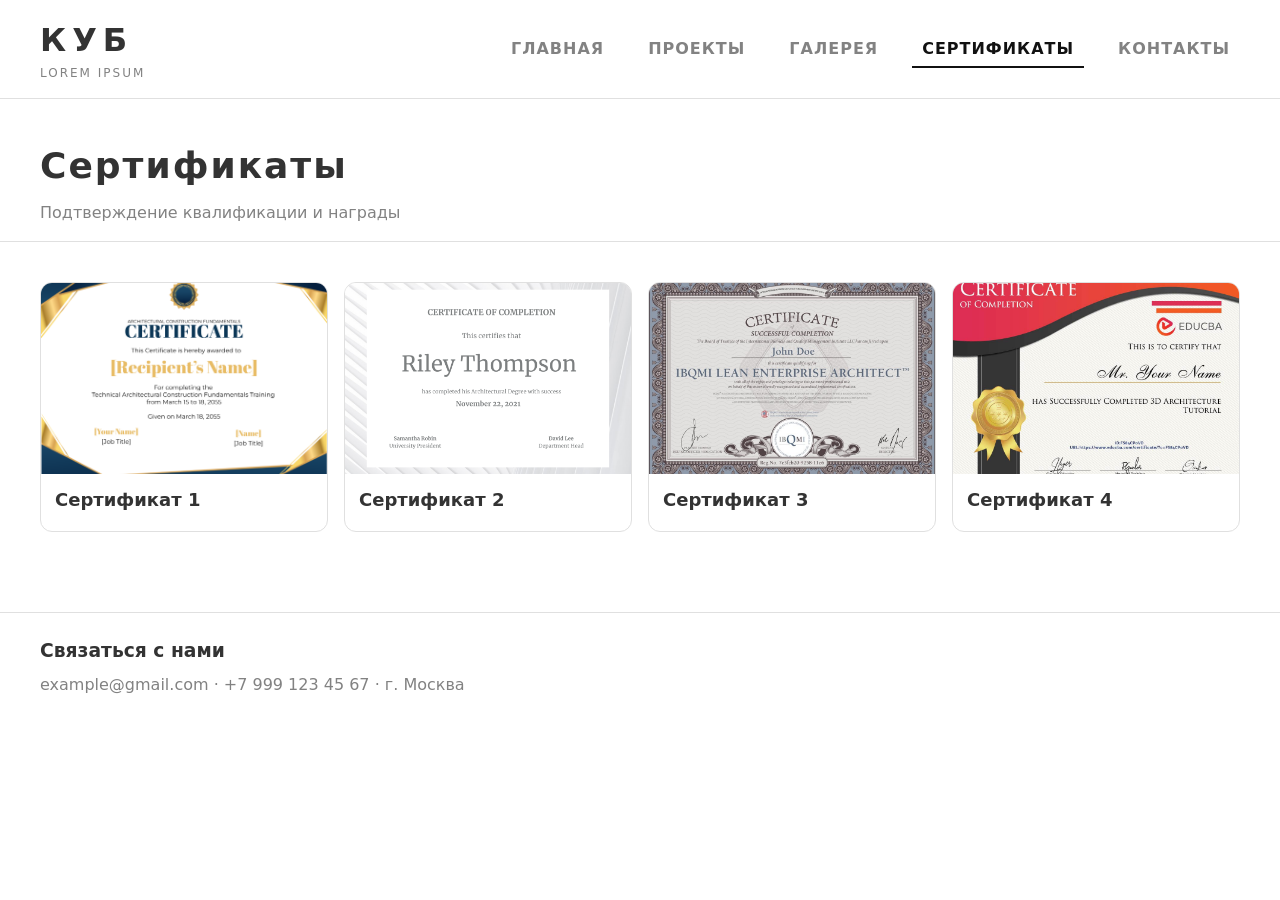
==== certificates.html @ a2ad378e "Add files via upload" ====
<!DOCTYPE html>
<html lang="ru">
<head>
  <meta charset="UTF-8" />
  <meta name="viewport" content="width=device-width, initial-scale=1.0" />
  <title>Сертификаты — КУБ</title>
  <link rel="stylesheet" href="styles/main.css" />
</head>
<body>
  <header class="header">
    <div class="container">
      <div class="header__content">
        <div class="logo">
          <h1>КУБ</h1>
          <p class="logo__subtitle">Lorem ipsum</p>
        </div>
        <nav class="navigation">
          <ul class="nav-list">
            <li><a href="index.html" class="nav-link">ГЛАВНАЯ</a></li>
            <li><a href="projects.html" class="nav-link">ПРОЕКТЫ</a></li>
            <li><a href="gallery.html" class="nav-link">ГАЛЕРЕЯ</a></li>
            <li><a href="certificates.html" class="nav-link nav-link--active">СЕРТИФИКАТЫ</a></li>
            <li><a href="contacts.html" class="nav-link">КОНТАКТЫ</a></li>
          </ul>
        </nav>
      </div>
    </div>
  </header>

  <main>
    <section class="page-header">
      <div class="container">
        <h2 class="page-title">Сертификаты</h2>
        <p class="page-subtitle">Подтверждение квалификации и награды</p>
      </div>
    </section>

    <section class="grid">
      <div class="container">
        <div class="cards cards--grid-4">
          <div class="card card--doc">
<img src="assets/images/certificate1.png" alt="Сертификат 1" loading="lazy" />
            <div class="card__body"><h3>Сертификат 1</h3></div>
          </div>
          <div class="card card--doc">
<img src="assets/images/certificate2.png" alt="Сертификат 2" loading="lazy" />
            <div class="card__body"><h3>Сертификат 2</h3></div>
          </div>
          <div class="card card--doc">
<img src="assets/images/certificate3.jpg" alt="Сертификат 3" loading="lazy" />
            <div class="card__body"><h3>Сертификат 3</h3></div>
          </div>
          <div class="card card--doc">
<img src="assets/images/certificate4.jpg" alt="Сертификат 4" loading="lazy" />
            <div class="card__body"><h3>Сертификат 4</h3></div>
          </div>
        </div>
      </div>
    </section>
  </main>

  <footer class="footer">
    <div class="container">
      <div class="footer__content">
        <div class="footer__contact">
          <h3>Связаться с нами</h3>
          <p>example@gmail.com · +7 999 123 45 67 · г. Москва</p>
        </div>
      </div>
    </div>
  </footer>
</body>
</html>
---- styles/main.css ----
/* Base */
:root {
  --bg: #ffffff;
  --text: #333333;
  --muted: #828282;
  --border: #e0e0e0;
  --brand: #111111;
  --accent: #333333;
}
* { box-sizing: border-box; }
html, body { margin: 0; padding: 0; background: var(--bg); color: var(--text); font: 16px/1.5 Inter, system-ui, -apple-system, Segoe UI, Roboto, Arial, sans-serif; }
img { max-width: 100%; height: auto; display: block; }
a { color: inherit; text-decoration: none; }
.container { width: min(1200px, 100% - 48px); margin: 0 auto; }

/* Header */
.header { position: sticky; top: 0; z-index: 10; background: rgba(255,255,255,0.9); backdrop-filter: saturate(150%) blur(8px); border-bottom: 1px solid var(--border); }
.header__content { display: flex; align-items: center; justify-content: space-between; padding: 16px 0; gap: 16px; }
.logo h1 { margin: 0; letter-spacing: 6px; font-weight: 700; }
.logo__subtitle { margin: 0; color: var(--muted); font-size: 12px; letter-spacing: 2px; text-transform: uppercase; }
.nav-list { display: flex; gap: 24px; list-style: none; padding: 0; margin: 0; }
.nav-link { padding: 8px 10px; color: var(--muted); font-weight: 600; letter-spacing: 1px; }
.nav-link--active, .nav-link:hover { color: var(--brand); border-bottom: 2px solid var(--brand); }

/* Hero */
.hero { padding: 40px 0 24px; }
.hero__content { display: grid; grid-template-columns: 1fr 1.2fr; gap: 32px; align-items: end; }
.hero__title { font-size: clamp(28px, 5vw, 48px); margin: 0 0 8px; letter-spacing: 8px; }
.hero__subtitle { margin: 0 0 16px; color: var(--muted); }
.hero__image { border: 1px solid var(--border); background: #f5f5f5; aspect-ratio: 16/9; border-radius: 12px; overflow: hidden; }
.hero__image img { width: 100%; height: 100%; object-fit: cover; display: block; }
.hero__cta { display: inline-flex; gap: 10px; align-items: center; margin-top: 16px; padding: 10px 14px; border: 1px solid var(--border); border-radius: 8px; color: var(--accent); }
.hero__cta:hover { background: #fafafa; }
.hero__nav { display: flex; align-items: center; gap: 12px; }
.hero__nav-btn { width: 40px; height: 40px; border-radius: 8px; border: 1px solid var(--border); background: #fff; }
.hero__nav-btn:hover { background: #fafafa; }
.hero__counter { color: var(--muted); font-weight: 600; }

/* Sections */
.page-header { padding: 40px 0 16px; border-bottom: 1px solid var(--border); margin-bottom: 16px; }
.page-title { margin: 0 0 8px; font-size: clamp(22px, 4vw, 36px); letter-spacing: 2px; }
.page-subtitle { margin: 0; color: var(--muted); }

.about { padding: 40px 0; border-top: 1px solid var(--border); }
.about__content { display: grid; grid-template-columns: 1.2fr 1fr; gap: 24px; align-items: start; }
.about__images { display: grid; grid-template-columns: repeat(3, 1fr); gap: 12px; }
.about__images img { width: 100%; aspect-ratio: 4/3; object-fit: cover; border: 1px solid var(--border); border-radius: 8px; }
.about__text p { margin: 0 0 12px; color: var(--muted); }

.grid { padding: 24px 0 40px; }
.cards { display: grid; grid-template-columns: repeat(3, 1fr); gap: 16px; }
.cards--grid-4 { grid-template-columns: repeat(4, 1fr); }
.card { display: flex; flex-direction: column; border: 1px solid var(--border); border-radius: 12px; overflow: hidden; background: #fff; }
.card img { width: 100%; aspect-ratio: 4/3; object-fit: cover; display: block; }
.card__body { padding: 12px 14px; }
.card h3 { margin: 0 0 6px; font-size: 18px; }
.card p { margin: 0; color: var(--muted); font-size: 14px; }
.card--doc img { aspect-ratio: 3/2; object-fit: cover; }

.masonry { columns: 3 280px; column-gap: 16px; }
.masonry img { width: 100%; margin: 0 0 16px; border: 1px solid var(--border); border-radius: 8px; break-inside: avoid; }

/* Project */
.project { padding: 16px 0 24px; }
.project__media { border: 1px solid var(--border); border-radius: 12px; overflow: hidden; }
.project__media img { width: 100%; height: auto; display: block; object-fit: cover; }
.project__details { margin-top: 16px; }
.project__meta { display: grid; grid-template-columns: 1fr 1fr; gap: 8px 16px; padding: 0; list-style: none; }
.project__nav { border-top: 1px solid var(--border); }
.project__nav-inner { display: flex; justify-content: space-between; align-items: center; padding: 16px 0; }

/* Contacts */
.contacts__grid { display: grid; grid-template-columns: 1fr 1fr; gap: 24px; }
.form { display: grid; gap: 12px; }
.form input, .form textarea { width: 100%; padding: 10px 12px; border: 1px solid var(--border); border-radius: 8px; font: inherit; }
.form button { justify-self: start; }

/* Footer */
.footer { border-top: 1px solid var(--border); padding: 24px 0; margin-top: 40px; }
.footer__content { display: grid; grid-template-columns: 1.2fr 1fr; gap: 24px; }
.footer__contact h3 { margin: 0 0 8px; }
.footer__contact p { margin: 0 0 8px; color: var(--muted); }
.footer__images img { width: 100%; border: 1px solid var(--border); border-radius: 8px; object-fit: cover; display: block; }

/* Buttons */
.btn { display: inline-flex; align-items: center; gap: 8px; padding: 10px 14px; border-radius: 10px; border: 1px solid var(--brand); background: var(--brand); color: #fff; font-weight: 600; }
.btn--outline { background: #fff; color: var(--brand); border-color: var(--border); }
.btn--ghost { background: transparent; color: var(--brand); border-color: var(--border); }
.btn:hover { opacity: 0.9; }

/* Responsive */
@media (max-width: 960px) {
  .hero__content { grid-template-columns: 1fr; }
  .about__content { grid-template-columns: 1fr; }
  .cards { grid-template-columns: repeat(2, 1fr); }
  .cards--grid-4 { grid-template-columns: repeat(2, 1fr); }
  .contacts__grid { grid-template-columns: 1fr; }
  .footer__content { grid-template-columns: 1fr; }
}
@media (max-width: 560px) {
  .nav-list { gap: 12px; flex-wrap: wrap; }
  .cards { grid-template-columns: 1fr; }
  .masonry { columns: 1 280px; }
}
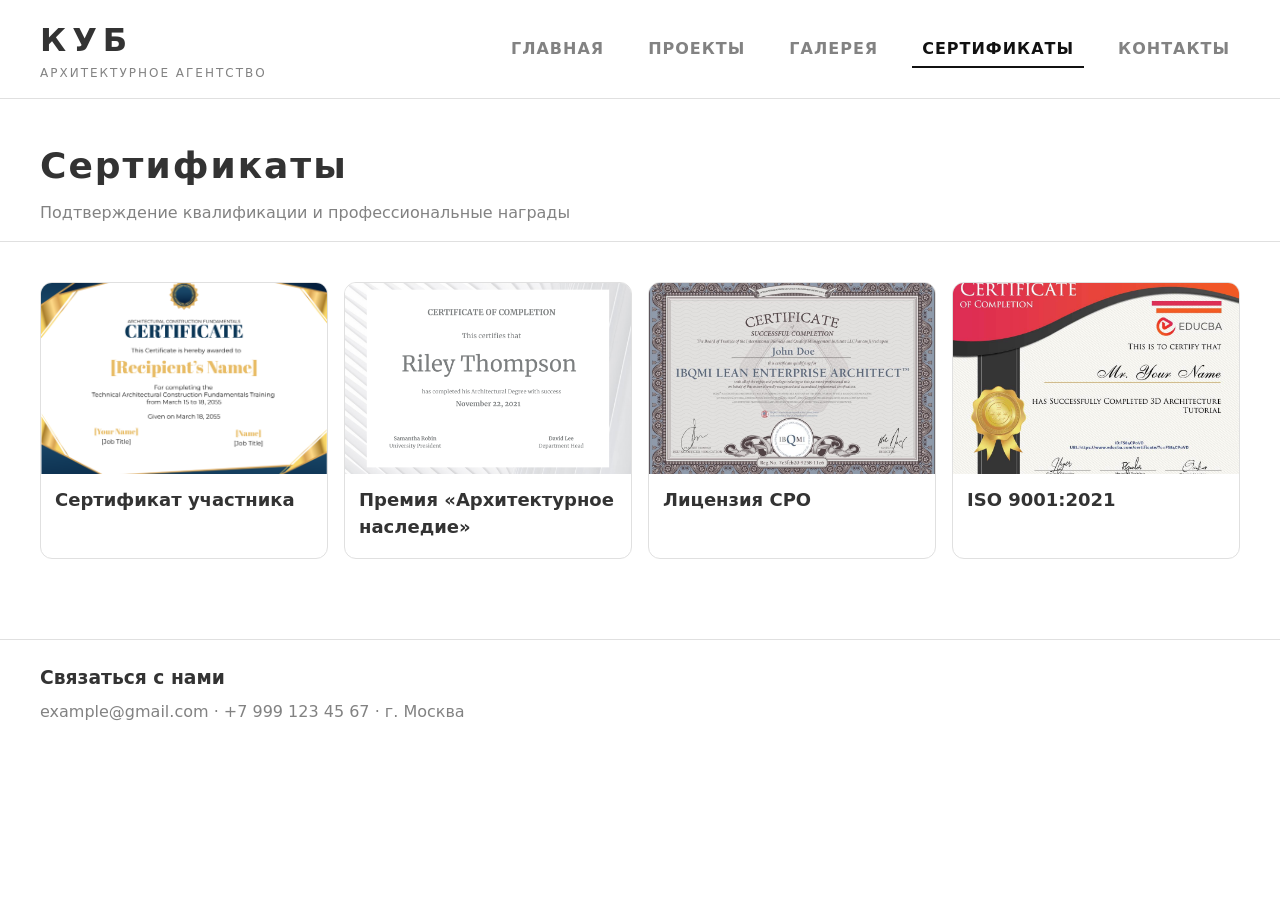
==== commit a80286a1: "Add files via upload" ====
--- a/certificates.html
+++ b/certificates.html
@@ -12,7 +12,7 @@
       <div class="header__content">
         <div class="logo">
           <h1>КУБ</h1>
-          <p class="logo__subtitle">Lorem ipsum</p>
+          <p class="logo__subtitle">Архитектурное агентство</p>
         </div>
         <nav class="navigation">
           <ul class="nav-list">
@@ -31,7 +31,7 @@
     <section class="page-header">
       <div class="container">
         <h2 class="page-title">Сертификаты</h2>
-        <p class="page-subtitle">Подтверждение квалификации и награды</p>
+        <p class="page-subtitle">Подтверждение квалификации и профессиональные награды</p>
       </div>
     </section>
 
@@ -40,19 +40,19 @@
         <div class="cards cards--grid-4">
           <div class="card card--doc">
 <img src="assets/images/certificate1.png" alt="Сертификат 1" loading="lazy" />
-            <div class="card__body"><h3>Сертификат 1</h3></div>
+            <div class="card__body"><h3>Сертификат участника</h3></div>
           </div>
           <div class="card card--doc">
 <img src="assets/images/certificate2.png" alt="Сертификат 2" loading="lazy" />
-            <div class="card__body"><h3>Сертификат 2</h3></div>
+            <div class="card__body"><h3>Премия «Архитектурное наследие»</h3></div>
           </div>
           <div class="card card--doc">
 <img src="assets/images/certificate3.jpg" alt="Сертификат 3" loading="lazy" />
-            <div class="card__body"><h3>Сертификат 3</h3></div>
+            <div class="card__body"><h3>Лицензия СРО</h3></div>
           </div>
           <div class="card card--doc">
 <img src="assets/images/certificate4.jpg" alt="Сертификат 4" loading="lazy" />
-            <div class="card__body"><h3>Сертификат 4</h3></div>
+            <div class="card__body"><h3>ISO 9001:2021</h3></div>
           </div>
         </div>
       </div>
@@ -70,4 +70,4 @@
     </div>
   </footer>
 </body>
-</html>
+</html>
--- a/styles/main.css
+++ b/styles/main.css
@@ -1,104 +1,146 @@
-/* Base */
-:root {
-  --bg: #ffffff;
-  --text: #333333;
-  --muted: #828282;
-  --border: #e0e0e0;
-  --brand: #111111;
-  --accent: #333333;
-}
-* { box-sizing: border-box; }
-html, body { margin: 0; padding: 0; background: var(--bg); color: var(--text); font: 16px/1.5 Inter, system-ui, -apple-system, Segoe UI, Roboto, Arial, sans-serif; }
-img { max-width: 100%; height: auto; display: block; }
-a { color: inherit; text-decoration: none; }
-.container { width: min(1200px, 100% - 48px); margin: 0 auto; }
-
-/* Header */
-.header { position: sticky; top: 0; z-index: 10; background: rgba(255,255,255,0.9); backdrop-filter: saturate(150%) blur(8px); border-bottom: 1px solid var(--border); }
-.header__content { display: flex; align-items: center; justify-content: space-between; padding: 16px 0; gap: 16px; }
-.logo h1 { margin: 0; letter-spacing: 6px; font-weight: 700; }
-.logo__subtitle { margin: 0; color: var(--muted); font-size: 12px; letter-spacing: 2px; text-transform: uppercase; }
-.nav-list { display: flex; gap: 24px; list-style: none; padding: 0; margin: 0; }
-.nav-link { padding: 8px 10px; color: var(--muted); font-weight: 600; letter-spacing: 1px; }
-.nav-link--active, .nav-link:hover { color: var(--brand); border-bottom: 2px solid var(--brand); }
-
-/* Hero */
-.hero { padding: 40px 0 24px; }
-.hero__content { display: grid; grid-template-columns: 1fr 1.2fr; gap: 32px; align-items: end; }
-.hero__title { font-size: clamp(28px, 5vw, 48px); margin: 0 0 8px; letter-spacing: 8px; }
-.hero__subtitle { margin: 0 0 16px; color: var(--muted); }
-.hero__image { border: 1px solid var(--border); background: #f5f5f5; aspect-ratio: 16/9; border-radius: 12px; overflow: hidden; }
-.hero__image img { width: 100%; height: 100%; object-fit: cover; display: block; }
-.hero__cta { display: inline-flex; gap: 10px; align-items: center; margin-top: 16px; padding: 10px 14px; border: 1px solid var(--border); border-radius: 8px; color: var(--accent); }
-.hero__cta:hover { background: #fafafa; }
-.hero__nav { display: flex; align-items: center; gap: 12px; }
-.hero__nav-btn { width: 40px; height: 40px; border-radius: 8px; border: 1px solid var(--border); background: #fff; }
-.hero__nav-btn:hover { background: #fafafa; }
-.hero__counter { color: var(--muted); font-weight: 600; }
-
-/* Sections */
-.page-header { padding: 40px 0 16px; border-bottom: 1px solid var(--border); margin-bottom: 16px; }
-.page-title { margin: 0 0 8px; font-size: clamp(22px, 4vw, 36px); letter-spacing: 2px; }
-.page-subtitle { margin: 0; color: var(--muted); }
-
-.about { padding: 40px 0; border-top: 1px solid var(--border); }
-.about__content { display: grid; grid-template-columns: 1.2fr 1fr; gap: 24px; align-items: start; }
-.about__images { display: grid; grid-template-columns: repeat(3, 1fr); gap: 12px; }
-.about__images img { width: 100%; aspect-ratio: 4/3; object-fit: cover; border: 1px solid var(--border); border-radius: 8px; }
-.about__text p { margin: 0 0 12px; color: var(--muted); }
-
-.grid { padding: 24px 0 40px; }
-.cards { display: grid; grid-template-columns: repeat(3, 1fr); gap: 16px; }
-.cards--grid-4 { grid-template-columns: repeat(4, 1fr); }
-.card { display: flex; flex-direction: column; border: 1px solid var(--border); border-radius: 12px; overflow: hidden; background: #fff; }
-.card img { width: 100%; aspect-ratio: 4/3; object-fit: cover; display: block; }
-.card__body { padding: 12px 14px; }
-.card h3 { margin: 0 0 6px; font-size: 18px; }
-.card p { margin: 0; color: var(--muted); font-size: 14px; }
-.card--doc img { aspect-ratio: 3/2; object-fit: cover; }
-
-.masonry { columns: 3 280px; column-gap: 16px; }
-.masonry img { width: 100%; margin: 0 0 16px; border: 1px solid var(--border); border-radius: 8px; break-inside: avoid; }
-
-/* Project */
-.project { padding: 16px 0 24px; }
-.project__media { border: 1px solid var(--border); border-radius: 12px; overflow: hidden; }
-.project__media img { width: 100%; height: auto; display: block; object-fit: cover; }
-.project__details { margin-top: 16px; }
-.project__meta { display: grid; grid-template-columns: 1fr 1fr; gap: 8px 16px; padding: 0; list-style: none; }
-.project__nav { border-top: 1px solid var(--border); }
-.project__nav-inner { display: flex; justify-content: space-between; align-items: center; padding: 16px 0; }
-
-/* Contacts */
-.contacts__grid { display: grid; grid-template-columns: 1fr 1fr; gap: 24px; }
-.form { display: grid; gap: 12px; }
-.form input, .form textarea { width: 100%; padding: 10px 12px; border: 1px solid var(--border); border-radius: 8px; font: inherit; }
-.form button { justify-self: start; }
-
-/* Footer */
-.footer { border-top: 1px solid var(--border); padding: 24px 0; margin-top: 40px; }
-.footer__content { display: grid; grid-template-columns: 1.2fr 1fr; gap: 24px; }
-.footer__contact h3 { margin: 0 0 8px; }
-.footer__contact p { margin: 0 0 8px; color: var(--muted); }
-.footer__images img { width: 100%; border: 1px solid var(--border); border-radius: 8px; object-fit: cover; display: block; }
-
-/* Buttons */
-.btn { display: inline-flex; align-items: center; gap: 8px; padding: 10px 14px; border-radius: 10px; border: 1px solid var(--brand); background: var(--brand); color: #fff; font-weight: 600; }
-.btn--outline { background: #fff; color: var(--brand); border-color: var(--border); }
-.btn--ghost { background: transparent; color: var(--brand); border-color: var(--border); }
-.btn:hover { opacity: 0.9; }
-
-/* Responsive */
-@media (max-width: 960px) {
-  .hero__content { grid-template-columns: 1fr; }
-  .about__content { grid-template-columns: 1fr; }
-  .cards { grid-template-columns: repeat(2, 1fr); }
-  .cards--grid-4 { grid-template-columns: repeat(2, 1fr); }
-  .contacts__grid { grid-template-columns: 1fr; }
-  .footer__content { grid-template-columns: 1fr; }
-}
-@media (max-width: 560px) {
-  .nav-list { gap: 12px; flex-wrap: wrap; }
-  .cards { grid-template-columns: 1fr; }
-  .masonry { columns: 1 280px; }
-}
+/* Base */
+:root {
+  --bg: #ffffff;
+  --text: #333333;
+  --muted: #828282;
+  --border: #e0e0e0;
+  --brand: #111111;
+  --accent: #333333;
+}
+* { box-sizing: border-box; }
+html, body { margin: 0; padding: 0; background: var(--bg); color: var(--text); font: 16px/1.5 Inter, system-ui, -apple-system, Segoe UI, Roboto, Arial, sans-serif; }
+img { max-width: 100%; height: auto; display: block; object-fit: contain; }
+a { color: inherit; text-decoration: none; }
+.container { width: min(1200px, 100% - 48px); margin: 0 auto; }
+
+/* Header */
+.header { position: sticky; top: 0; z-index: 10; background: rgba(255,255,255,0.9); backdrop-filter: saturate(150%) blur(8px); border-bottom: 1px solid var(--border); }
+.header__content { display: flex; align-items: center; justify-content: space-between; padding: 16px 0; gap: 16px; }
+.logo h1 { margin: 0; letter-spacing: 6px; font-weight: 700; }
+.logo__subtitle { margin: 0; color: var(--muted); font-size: 12px; letter-spacing: 2px; text-transform: uppercase; }
+.nav-list { display: flex; gap: 24px; list-style: none; padding: 0; margin: 0; }
+.nav-link { padding: 8px 10px; color: var(--muted); font-weight: 600; letter-spacing: 1px; }
+.nav-link--active, .nav-link:hover { color: var(--brand); border-bottom: 2px solid var(--brand); }
+
+/* Hero */
+.hero { padding: 40px 0 24px; }
+.hero__content { display: grid; grid-template-columns: 1fr 1.2fr; gap: 32px; align-items: end; }
+.hero__title { font-size: clamp(28px, 5vw, 48px); margin: 0 0 8px; letter-spacing: 8px; }
+.hero__subtitle { margin: 0 0 16px; color: var(--muted); }
+.hero__image { border: 1px solid var(--border); background: #f5f5f5; aspect-ratio: 16/9; border-radius: 12px; overflow: hidden; }
+.hero__image img { width: 100%; height: 100%; object-fit: cover; display: block; }
+.hero__cta { display: inline-flex; gap: 10px; align-items: center; margin-top: 16px; padding: 10px 14px; border: 1px solid var(--border); border-radius: 8px; color: var(--accent); }
+.hero__cta:hover { background: #fafafa; }
+.hero__nav { display: flex; align-items: center; gap: 12px; }
+.hero__nav-btn { width: 40px; height: 40px; border-radius: 8px; border: 1px solid var(--border); background: #fff; }
+.hero__nav-btn:hover { background: #fafafa; }
+.hero__counter { color: var(--muted); font-weight: 600; }
+
+/* Hero Slider */
+.hero-slider { padding: 40px 0 24px; }
+.hero-slider__content { display: grid; grid-template-columns: 1fr 1.4fr; gap: 32px; align-items: center; }
+.hero-slider__label { margin: 0 0 4px; color: var(--muted); font-size: 13px; letter-spacing: 1px; text-transform: uppercase; }
+.hero-slider__title { margin: 0 0 8px; font-size: clamp(28px, 5vw, 48px); letter-spacing: 6px; }
+.hero-slider__desc { margin: 0 0 20px; color: var(--muted); font-size: 15px; line-height: 1.6; }
+.hero-slider__nav { display: flex; align-items: center; gap: 12px; }
+.hero-slider__btn { width: 40px; height: 40px; border-radius: 8px; border: 1px solid var(--border); background: #fff; cursor: pointer; display: flex; align-items: center; justify-content: center; color: var(--text); transition: background 0.2s; }
+.hero-slider__btn:hover { background: #fafafa; }
+.hero-slider__counter { color: var(--muted); font-weight: 600; font-size: 14px; }
+.hero-slider__image { position: relative; display: block; border: 1px solid var(--border); border-radius: 12px; overflow: hidden; aspect-ratio: 16/10; background: #f5f5f5; cursor: pointer; text-decoration: none; transition: box-shadow 0.25s ease; }
+.hero-slider__image:hover { box-shadow: 0 8px 30px rgba(0,0,0,0.08); }
+.hero-slider__image img { width: 100%; height: 100%; object-fit: cover; display: block; transition: transform 0.4s ease; }
+.hero-slider__image:hover img { transform: scale(1.02); }
+.hero-slider__hint { position: absolute; bottom: 12px; right: 12px; width: 40px; height: 40px; border-radius: 50%; background: var(--brand); color: #fff; display: flex; align-items: center; justify-content: center; opacity: 0; transform: translateY(6px); transition: opacity 0.25s ease, transform 0.25s ease; pointer-events: none; }
+.hero-slider__image:hover .hero-slider__hint { opacity: 1; transform: translateY(0); }
+
+/* Sections */
+.page-header { padding: 40px 0 16px; border-bottom: 1px solid var(--border); margin-bottom: 16px; }
+.page-title { margin: 0 0 8px; font-size: clamp(22px, 4vw, 36px); letter-spacing: 2px; }
+.page-subtitle { margin: 0; color: var(--muted); }
+
+.about { padding: 40px 0; border-top: 1px solid var(--border); }
+.about__content { display: grid; grid-template-columns: 1.2fr 1fr; gap: 24px; align-items: start; }
+.about__images { display: grid; grid-template-columns: repeat(3, 1fr); gap: 12px; }
+.about__images img { width: 100%; aspect-ratio: 4/3; object-fit: cover; border: 1px solid var(--border); border-radius: 8px; }
+.about__text p { margin: 0 0 12px; color: var(--muted); }
+
+.grid { padding: 24px 0 40px; }
+.cards { display: grid; grid-template-columns: repeat(3, 1fr); gap: 16px; }
+.cards--grid-4 { grid-template-columns: repeat(4, 1fr); }
+.card { display: flex; flex-direction: column; border: 1px solid var(--border); border-radius: 12px; overflow: hidden; background: #fff; min-width: 0; }
+.card img { width: 100%; aspect-ratio: 4/3; object-fit: cover; display: block; }
+.card__body { padding: 12px 14px; }
+.card h3 { margin: 0 0 6px; font-size: 18px; }
+.card p { margin: 0; color: var(--muted); font-size: 14px; }
+.card--doc img { aspect-ratio: 3/2; object-fit: cover; }
+
+.masonry { columns: 3 280px; column-gap: 16px; }
+.masonry img { width: 100%; margin: 0 0 16px; border: 1px solid var(--border); border-radius: 8px; break-inside: avoid; }
+
+/* Project */
+.project { padding: 16px 0 24px; }
+.project__media { border: 1px solid var(--border); border-radius: 12px; overflow: hidden; max-width: min(800px, 100%); margin: 0 auto; }
+.project__media img { width: 100%; height: auto; display: block; object-fit: contain; max-height: 70vh; }
+.project__details { margin-top: 16px; }
+.project__meta { display: grid; grid-template-columns: 1fr 1fr; gap: 8px 16px; padding: 0; list-style: none; }
+.project__nav { border-top: 1px solid var(--border); }
+.project__nav-inner { display: flex; justify-content: space-between; align-items: center; padding: 16px 0; }
+
+/* Contacts */
+.contacts__grid { display: grid; grid-template-columns: 1fr 1fr; gap: 24px; }
+.form { display: grid; gap: 12px; }
+.form input, .form textarea { width: 100%; padding: 10px 12px; border: 1px solid var(--border); border-radius: 8px; font: inherit; }
+.form button { justify-self: start; }
+
+/* Footer */
+.footer { border-top: 1px solid var(--border); padding: 24px 0; margin-top: 40px; }
+.footer__content { display: grid; grid-template-columns: 1.2fr 1fr; gap: 24px; }
+.footer__contact h3 { margin: 0 0 8px; }
+.footer__contact p { margin: 0 0 8px; color: var(--muted); }
+.footer__images img { width: 100%; border: 1px solid var(--border); border-radius: 8px; object-fit: cover; display: block; }
+
+/* Buttons */
+.btn { display: inline-flex; align-items: center; gap: 8px; padding: 10px 14px; border-radius: 10px; border: 1px solid var(--brand); background: var(--brand); color: #fff; font-weight: 600; }
+.btn--outline { background: #fff; color: var(--brand); border-color: var(--border); }
+.btn--ghost { background: transparent; color: var(--brand); border-color: var(--border); }
+.btn:hover { opacity: 0.9; }
+
+/* CTA Section */
+.cta-section { padding: 40px 0 48px; }
+.cta-section__inner { display: flex; align-items: center; justify-content: space-between; gap: 24px; padding: 32px 40px; border: 1px solid var(--border); border-radius: 16px; background: #fafafa; }
+.cta-section__text h2 { margin: 0 0 6px; font-size: clamp(20px, 3vw, 28px); letter-spacing: 2px; }
+.cta-section__text p { margin: 0; color: var(--muted); }
+.btn--cta { padding: 14px 28px; font-size: 16px; border-radius: 12px; white-space: nowrap; }
+
+/* Modal */
+.modal-overlay { position: fixed; inset: 0; z-index: 100; display: flex; align-items: center; justify-content: center; background: rgba(0,0,0,0.45); opacity: 0; visibility: hidden; transition: opacity 0.3s ease, visibility 0.3s ease; }
+.modal-overlay--active { opacity: 1; visibility: visible; }
+.modal { position: relative; width: min(720px, 100% - 32px); max-height: 90vh; overflow-y: auto; background: var(--bg); border-radius: 16px; padding: 32px; box-shadow: 0 20px 60px rgba(0,0,0,0.15); transform: translateY(20px); transition: transform 0.3s ease; }
+.modal-overlay--active .modal { transform: translateY(0); }
+.modal__close { position: absolute; top: 16px; right: 16px; display: flex; align-items: center; justify-content: center; width: 36px; height: 36px; border: none; border-radius: 8px; background: transparent; color: var(--muted); cursor: pointer; transition: background 0.2s, color 0.2s; }
+.modal__close:hover { background: #f0f0f0; color: var(--brand); }
+.modal__grid { display: grid; grid-template-columns: 1fr 1fr; gap: 24px; }
+.modal__info h3 { margin: 0 0 4px; font-size: 14px; text-transform: uppercase; letter-spacing: 1px; color: var(--brand); }
+.modal__info p { margin: 0 0 16px; color: var(--muted); font-size: 15px; }
+.modal__info a { color: var(--muted); transition: color 0.2s; }
+.modal__info a:hover { color: var(--brand); }
+
+/* Responsive */
+@media (max-width: 960px) {
+  .hero__content { grid-template-columns: 1fr; }
+  .about__content { grid-template-columns: 1fr; }
+  .cards { grid-template-columns: repeat(2, 1fr); }
+  .cards--grid-4 { grid-template-columns: repeat(2, 1fr); }
+  .contacts__grid { grid-template-columns: 1fr; }
+  .footer__content { grid-template-columns: 1fr; }
+  .cta-section__inner { flex-direction: column; text-align: center; padding: 24px; }
+  .modal__grid { grid-template-columns: 1fr; }
+  .hero-slider__content { grid-template-columns: 1fr; gap: 16px; }
+  .hero-slider__image { aspect-ratio: 16/9; }
+}
+@media (max-width: 560px) {
+  .nav-list { gap: 12px; flex-wrap: wrap; }
+  .hero-slider__title { font-size: 22px; letter-spacing: 2px; }
+  .cards { grid-template-columns: 1fr; }
+  .masonry { columns: 1 280px; }
+}
